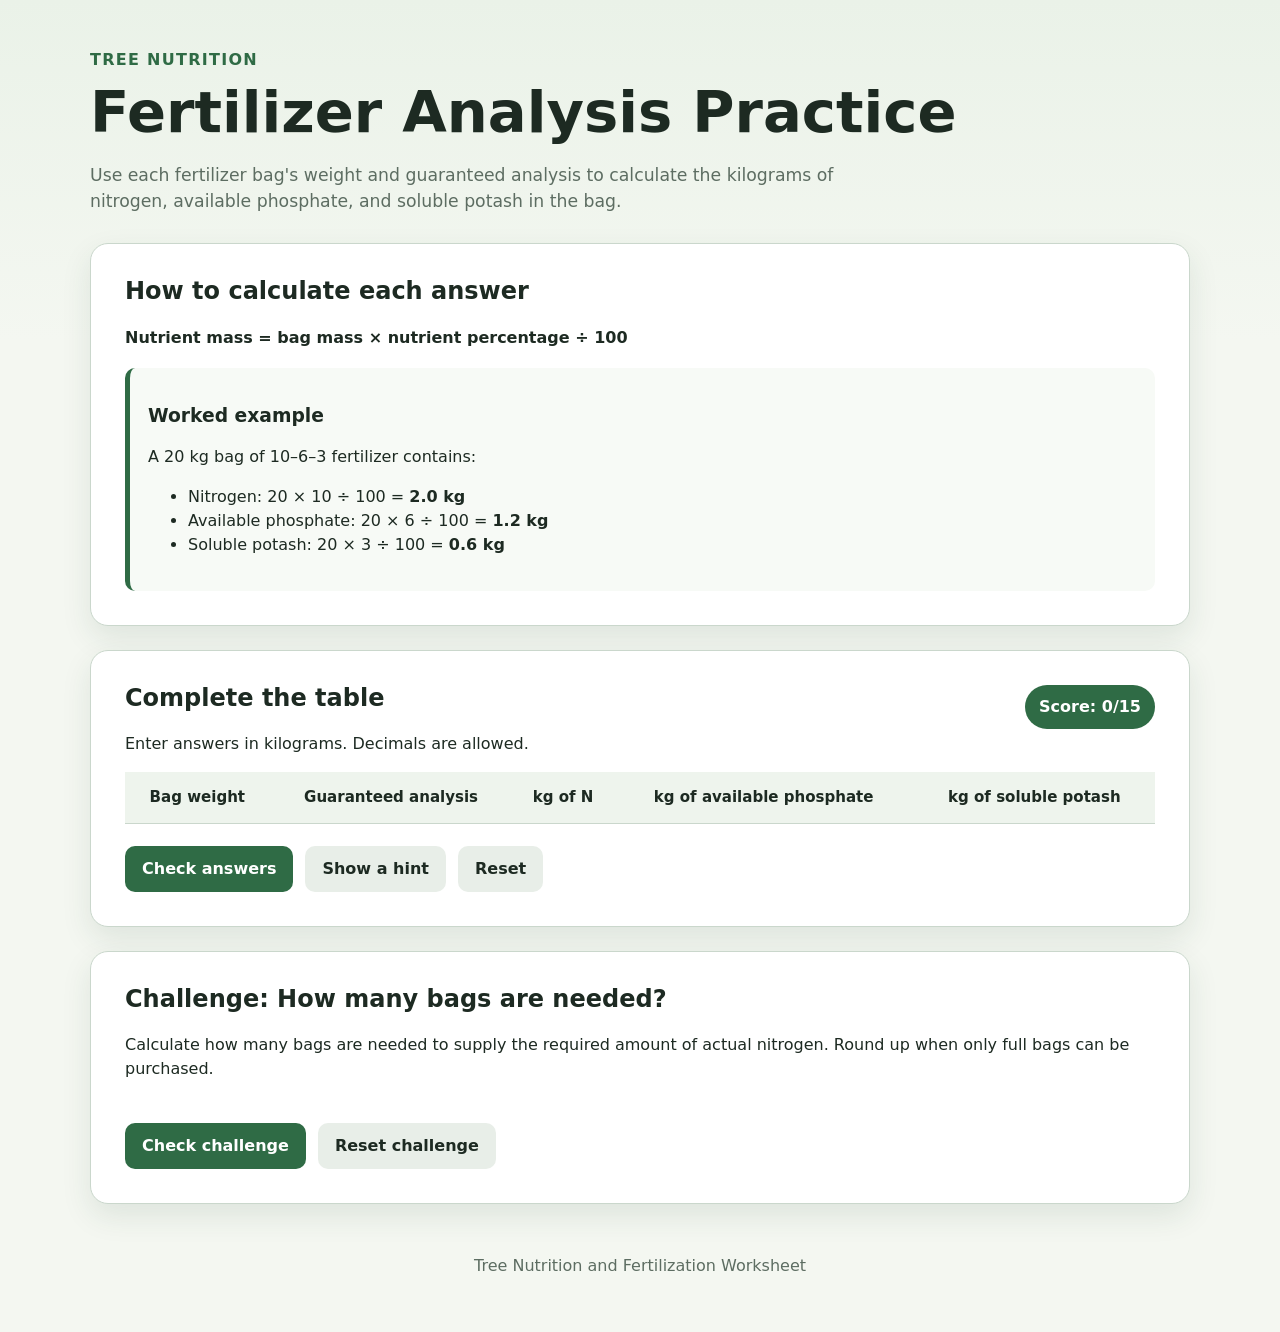
==== index.html @ e35059e0 "Add files via upload" ====
<!DOCTYPE html>
<html lang="en">
<head>
  <meta charset="UTF-8">
  <meta name="viewport" content="width=device-width, initial-scale=1.0">
  <meta name="description" content="Interactive tree nutrition and fertilization worksheet">
  <title>Tree Nutrition and Fertilization Practice</title>
  <link rel="stylesheet" href="styles.css">
</head>
<body>
  <main class="page-shell">
    <header class="hero">
      <p class="eyebrow">Tree Nutrition</p>
      <h1>Fertilizer Analysis Practice</h1>
      <p class="intro">
        Use each fertilizer bag's weight and guaranteed analysis to calculate the kilograms of nitrogen,
        available phosphate, and soluble potash in the bag.
      </p>
    </header>

    <section class="card instructions" aria-labelledby="instructions-heading">
      <h2 id="instructions-heading">How to calculate each answer</h2>
      <p><strong>Nutrient mass = bag mass × nutrient percentage ÷ 100</strong></p>
      <div class="example">
        <h3>Worked example</h3>
        <p>A 20 kg bag of 10–6–3 fertilizer contains:</p>
        <ul>
          <li>Nitrogen: 20 × 10 ÷ 100 = <strong>2.0 kg</strong></li>
          <li>Available phosphate: 20 × 6 ÷ 100 = <strong>1.2 kg</strong></li>
          <li>Soluble potash: 20 × 3 ÷ 100 = <strong>0.6 kg</strong></li>
        </ul>
      </div>
    </section>

    <section class="card" aria-labelledby="practice-heading">
      <div class="section-heading">
        <div>
          <h2 id="practice-heading">Complete the table</h2>
          <p>Enter answers in kilograms. Decimals are allowed.</p>
        </div>
        <div class="score" aria-live="polite">
          Score: <span id="scoreValue">0</span>/<span id="scoreTotal">15</span>
        </div>
      </div>

      <div class="table-wrap">
        <table>
          <thead>
            <tr>
              <th scope="col">Bag weight</th>
              <th scope="col">Guaranteed analysis</th>
              <th scope="col">kg of N</th>
              <th scope="col">kg of available phosphate</th>
              <th scope="col">kg of soluble potash</th>
            </tr>
          </thead>
          <tbody id="practiceRows"></tbody>
        </table>
      </div>

      <div class="actions">
        <button id="checkButton" class="primary" type="button">Check answers</button>
        <button id="hintButton" class="secondary" type="button">Show a hint</button>
        <button id="resetButton" class="secondary" type="button">Reset</button>
      </div>

      <div id="feedback" class="feedback" aria-live="polite"></div>
      <div id="hint" class="hint" hidden></div>
    </section>

    <section class="card" aria-labelledby="bags-heading">
      <h2 id="bags-heading">Challenge: How many bags are needed?</h2>
      <p>
        Calculate how many bags are needed to supply the required amount of actual nitrogen.
        Round up when only full bags can be purchased.
      </p>
      <div id="bagQuestions" class="question-list"></div>
      <div class="actions">
        <button id="checkBagsButton" class="primary" type="button">Check challenge</button>
        <button id="resetBagsButton" class="secondary" type="button">Reset challenge</button>
      </div>
      <div id="bagFeedback" class="feedback" aria-live="polite"></div>
    </section>

    <footer>
      <p>Tree Nutrition and Fertilization Worksheet</p>
    </footer>
  </main>

  <script src="script.js"></script>
</body>
</html>
---- styles.css ----
:root {
  --bg: #f4f7f1;
  --surface: #ffffff;
  --ink: #1d2a22;
  --muted: #5d6d62;
  --accent: #2f6b45;
  --accent-dark: #214d32;
  --border: #cad7cc;
  --good: #176b36;
  --good-bg: #e9f7ed;
  --bad: #9a2f2f;
  --bad-bg: #fff0f0;
  --focus: #f3b61f;
  --shadow: 0 12px 30px rgba(34, 70, 48, 0.1);
}

* { box-sizing: border-box; }

body {
  margin: 0;
  font-family: system-ui, -apple-system, BlinkMacSystemFont, "Segoe UI", sans-serif;
  color: var(--ink);
  background: linear-gradient(180deg, #eaf2e8 0, var(--bg) 340px);
  line-height: 1.5;
}

button, input { font: inherit; }

.page-shell {
  width: min(1100px, calc(100% - 32px));
  margin: 0 auto;
  padding: 48px 0 28px;
}

.hero { margin-bottom: 28px; }
.eyebrow {
  margin: 0 0 8px;
  color: var(--accent);
  font-weight: 800;
  letter-spacing: 0.08em;
  text-transform: uppercase;
}

h1, h2, h3 { line-height: 1.15; }
h1 { margin: 0; font-size: clamp(2rem, 5vw, 3.6rem); }
h2 { margin-top: 0; }
.intro { max-width: 760px; color: var(--muted); font-size: 1.08rem; }

.card {
  background: var(--surface);
  border: 1px solid var(--border);
  border-radius: 18px;
  box-shadow: var(--shadow);
  padding: clamp(20px, 4vw, 34px);
  margin-bottom: 24px;
}

.example {
  margin-top: 18px;
  padding: 18px;
  border-left: 5px solid var(--accent);
  background: #f7faf6;
  border-radius: 10px;
}

.section-heading {
  display: flex;
  gap: 20px;
  align-items: flex-start;
  justify-content: space-between;
}

.score {
  white-space: nowrap;
  background: var(--accent);
  color: white;
  padding: 10px 14px;
  border-radius: 999px;
  font-weight: 800;
}

.table-wrap { overflow-x: auto; }

table {
  width: 100%;
  border-collapse: collapse;
  min-width: 780px;
}

th, td {
  border-bottom: 1px solid var(--border);
  padding: 14px 10px;
  text-align: center;
  vertical-align: middle;
}

th { background: #eef4ed; font-size: 0.94rem; }
tbody tr:last-child td { border-bottom: 0; }

.answer-input,
.bag-answer {
  width: 100%;
  min-width: 92px;
  padding: 10px 11px;
  border: 2px solid var(--border);
  border-radius: 9px;
  text-align: center;
  background: white;
}

.answer-input:focus,
.bag-answer:focus {
  outline: 3px solid color-mix(in srgb, var(--focus) 45%, transparent);
  border-color: var(--accent);
}

.correct { border-color: var(--good); background: var(--good-bg); }
.incorrect { border-color: var(--bad); background: var(--bad-bg); }

.actions {
  display: flex;
  flex-wrap: wrap;
  gap: 12px;
  margin-top: 22px;
}

button {
  border: 0;
  border-radius: 10px;
  padding: 11px 17px;
  cursor: pointer;
  font-weight: 750;
}

button:focus-visible { outline: 3px solid var(--focus); outline-offset: 2px; }
.primary { background: var(--accent); color: white; }
.primary:hover { background: var(--accent-dark); }
.secondary { background: #e8eee8; color: var(--ink); }
.secondary:hover { background: #dbe6dc; }

.feedback, .hint {
  margin-top: 18px;
  padding: 14px 16px;
  border-radius: 10px;
}
.feedback:empty { display: none; }
.feedback.good { color: var(--good); background: var(--good-bg); }
.feedback.needs-work { color: var(--bad); background: var(--bad-bg); }
.hint { background: #fff8df; border: 1px solid #ead796; }

.question-list { display: grid; gap: 16px; margin-top: 20px; }
.question {
  padding: 18px;
  border: 1px solid var(--border);
  border-radius: 12px;
  background: #fbfcfa;
}
.question label { display: block; font-weight: 700; margin-bottom: 10px; }
.question .input-row { display: flex; align-items: center; gap: 10px; max-width: 260px; }

footer { color: var(--muted); text-align: center; padding: 10px; }

@media (max-width: 650px) {
  .page-shell { width: min(100% - 20px, 1100px); padding-top: 28px; }
  .section-heading { display: block; }
  .score { display: inline-block; margin-bottom: 14px; }
  .actions button { flex: 1 1 160px; }
}

.sr-only {
  position: absolute;
  width: 1px;
  height: 1px;
  padding: 0;
  margin: -1px;
  overflow: hidden;
  clip: rect(0, 0, 0, 0);
  white-space: nowrap;
  border: 0;
}
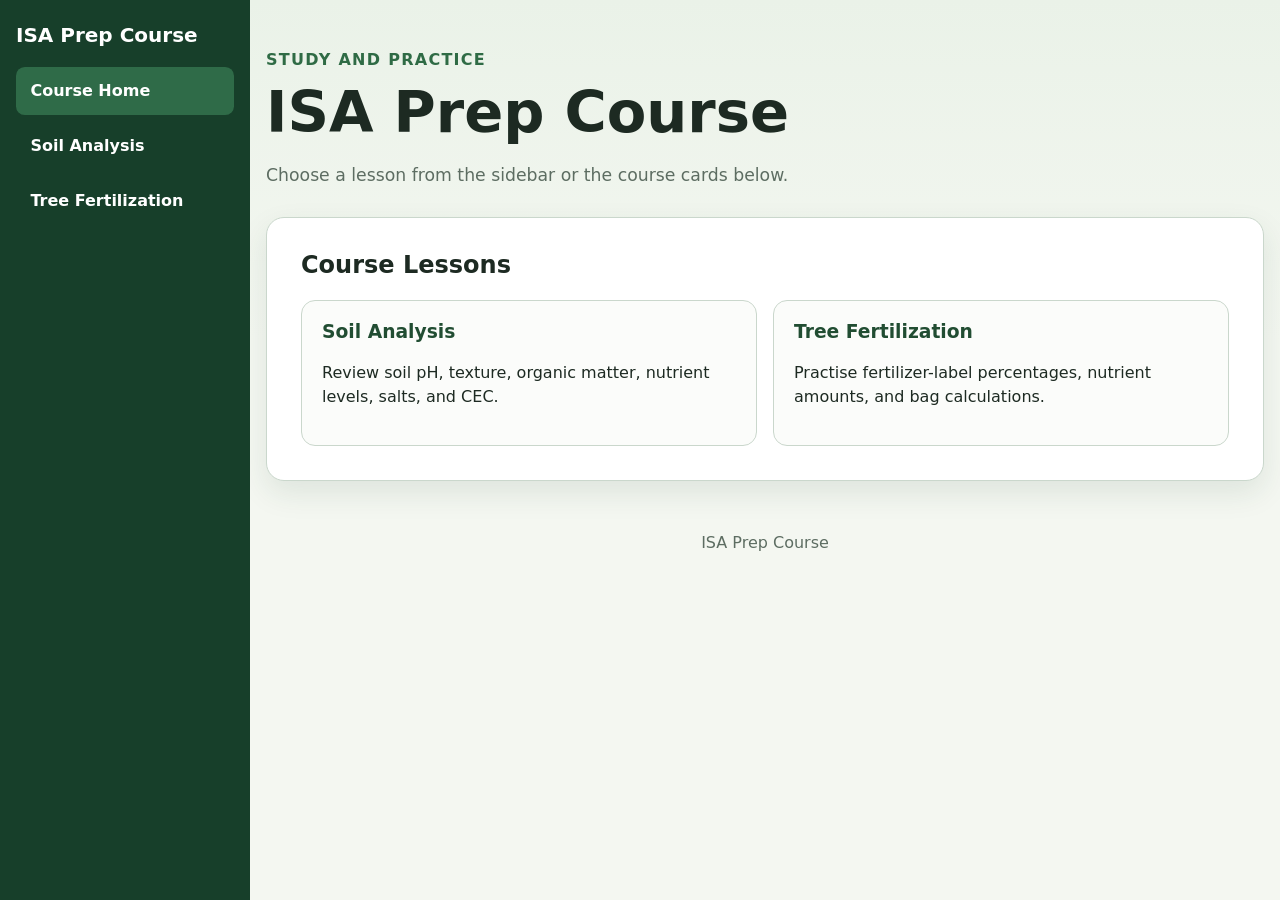
==== commit 1522a044: "Restore Tree Fertilization links in index.html" ====
--- a/index.html
+++ b/index.html
@@ -3,90 +3,42 @@
 <head>
   <meta charset="UTF-8">
   <meta name="viewport" content="width=device-width, initial-scale=1.0">
-  <meta name="description" content="Interactive tree nutrition and fertilization worksheet">
-  <title>Tree Nutrition and Fertilization Practice</title>
+  <meta name="description" content="Interactive ISA arborist exam preparation course activities">
+  <title>ISA Prep Course</title>
   <link rel="stylesheet" href="styles.css">
 </head>
 <body>
-  <main class="page-shell">
-    <header class="hero">
-      <p class="eyebrow">Tree Nutrition</p>
-      <h1>Fertilizer Analysis Practice</h1>
-      <p class="intro">
-        Use each fertilizer bag's weight and guaranteed analysis to calculate the kilograms of nitrogen,
-        available phosphate, and soluble potash in the bag.
-      </p>
-    </header>
+  <nav class="sidebar" aria-label="Course navigation">
+    <h2>ISA Prep Course</h2>
+    <a href="./" aria-current="page">Course Home</a>
+    <a href="soil-analysis/">Soil Analysis</a>
+    <a href="tree-fertilization/">Tree Fertilization</a>
+  </nav>
 
-    <section class="card instructions" aria-labelledby="instructions-heading">
-      <h2 id="instructions-heading">How to calculate each answer</h2>
-      <p><strong>Nutrient mass = bag mass × nutrient percentage ÷ 100</strong></p>
-      <div class="example">
-        <h3>Worked example</h3>
-        <p>A 20 kg bag of 10–6–3 fertilizer contains:</p>
-        <ul>
-          <li>Nitrogen: 20 × 10 ÷ 100 = <strong>2.0 kg</strong></li>
-          <li>Available phosphate: 20 × 6 ÷ 100 = <strong>1.2 kg</strong></li>
-          <li>Soluble potash: 20 × 3 ÷ 100 = <strong>0.6 kg</strong></li>
-        </ul>
-      </div>
-    </section>
+  <div class="page-content">
+    <main class="page-shell">
+      <header class="hero">
+        <p class="eyebrow">Study and Practice</p>
+        <h1>ISA Prep Course</h1>
+        <p class="intro">Choose a lesson from the sidebar or the course cards below.</p>
+      </header>
 
-    <section class="card" aria-labelledby="practice-heading">
-      <div class="section-heading">
-        <div>
-          <h2 id="practice-heading">Complete the table</h2>
-          <p>Enter answers in kilograms. Decimals are allowed.</p>
+      <section class="card" aria-labelledby="lessons-heading">
+        <h2 id="lessons-heading">Course Lessons</h2>
+        <div class="card-grid">
+          <a class="course-link" href="soil-analysis/">
+            <h3>Soil Analysis</h3>
+            <p>Review soil pH, texture, organic matter, nutrient levels, salts, and CEC.</p>
+          </a>
+          <a class="course-link" href="tree-fertilization/">
+            <h3>Tree Fertilization</h3>
+            <p>Practise fertilizer-label percentages, nutrient amounts, and bag calculations.</p>
+          </a>
         </div>
-        <div class="score" aria-live="polite">
-          Score: <span id="scoreValue">0</span>/<span id="scoreTotal">15</span>
-        </div>
-      </div>
+      </section>
 
-      <div class="table-wrap">
-        <table>
-          <thead>
-            <tr>
-              <th scope="col">Bag weight</th>
-              <th scope="col">Guaranteed analysis</th>
-              <th scope="col">kg of N</th>
-              <th scope="col">kg of available phosphate</th>
-              <th scope="col">kg of soluble potash</th>
-            </tr>
-          </thead>
-          <tbody id="practiceRows"></tbody>
-        </table>
-      </div>
-
-      <div class="actions">
-        <button id="checkButton" class="primary" type="button">Check answers</button>
-        <button id="hintButton" class="secondary" type="button">Show a hint</button>
-        <button id="resetButton" class="secondary" type="button">Reset</button>
-      </div>
-
-      <div id="feedback" class="feedback" aria-live="polite"></div>
-      <div id="hint" class="hint" hidden></div>
-    </section>
-
-    <section class="card" aria-labelledby="bags-heading">
-      <h2 id="bags-heading">Challenge: How many bags are needed?</h2>
-      <p>
-        Calculate how many bags are needed to supply the required amount of actual nitrogen.
-        Round up when only full bags can be purchased.
-      </p>
-      <div id="bagQuestions" class="question-list"></div>
-      <div class="actions">
-        <button id="checkBagsButton" class="primary" type="button">Check challenge</button>
-        <button id="resetBagsButton" class="secondary" type="button">Reset challenge</button>
-      </div>
-      <div id="bagFeedback" class="feedback" aria-live="polite"></div>
-    </section>
-
-    <footer>
-      <p>Tree Nutrition and Fertilization Worksheet</p>
-    </footer>
-  </main>
-
-  <script src="script.js"></script>
+      <footer><p>ISA Prep Course</p></footer>
+    </main>
+  </div>
 </body>
 </html>
--- a/styles.css
+++ b/styles.css
@@ -5,6 +5,7 @@
   --muted: #5d6d62;
   --accent: #2f6b45;
   --accent-dark: #214d32;
+  --sidebar: #173f2a;
   --border: #cad7cc;
   --good: #176b36;
   --good-bg: #e9f7ed;
@@ -15,7 +16,7 @@
 }
 
 * { box-sizing: border-box; }
-
+html { scroll-behavior: smooth; }
 body {
   margin: 0;
   font-family: system-ui, -apple-system, BlinkMacSystemFont, "Segoe UI", sans-serif;
@@ -23,24 +24,48 @@
   background: linear-gradient(180deg, #eaf2e8 0, var(--bg) 340px);
   line-height: 1.5;
 }
+button, input { font: inherit; }
+a { color: var(--accent-dark); }
 
-button, input { font: inherit; }
+.sidebar {
+  position: fixed;
+  inset: 0 auto 0 0;
+  width: 250px;
+  padding: 1.5rem 1rem;
+  background: var(--sidebar);
+  color: #fff;
+  overflow-y: auto;
+  z-index: 10;
+}
+.sidebar h2 { margin: 0 0 1.25rem; font-size: 1.25rem; }
+.sidebar a {
+  display: block;
+  margin-bottom: .45rem;
+  padding: .75rem .9rem;
+  border-radius: .55rem;
+  color: #fff;
+  text-decoration: none;
+  font-weight: 650;
+}
+.sidebar a:hover, .sidebar a:focus-visible, .sidebar a[aria-current="page"] {
+  background: #2f6b48;
+}
+.sidebar a:focus-visible { outline: 3px solid var(--focus); outline-offset: 2px; }
 
+.page-content { margin-left: 250px; min-height: 100vh; }
 .page-shell {
   width: min(1100px, calc(100% - 32px));
   margin: 0 auto;
   padding: 48px 0 28px;
 }
-
 .hero { margin-bottom: 28px; }
 .eyebrow {
   margin: 0 0 8px;
   color: var(--accent);
   font-weight: 800;
-  letter-spacing: 0.08em;
+  letter-spacing: .08em;
   text-transform: uppercase;
 }
-
 h1, h2, h3 { line-height: 1.15; }
 h1 { margin: 0; font-size: clamp(2rem, 5vw, 3.6rem); }
 h2 { margin-top: 0; }
@@ -54,6 +79,25 @@
   padding: clamp(20px, 4vw, 34px);
   margin-bottom: 24px;
 }
+.card-grid, .topic-grid {
+  display: grid;
+  grid-template-columns: repeat(auto-fit, minmax(220px, 1fr));
+  gap: 1rem;
+}
+.course-link {
+  display: block;
+  height: 100%;
+  padding: 1.25rem;
+  border: 1px solid var(--border);
+  border-radius: 14px;
+  background: #fbfcfa;
+  color: var(--ink);
+  text-decoration: none;
+}
+.course-link:hover, .course-link:focus-visible { border-color: var(--accent); box-shadow: var(--shadow); }
+.course-link h3 { margin-top: 0; color: var(--accent-dark); }
+.topic-card { padding: 1.15rem; border: 1px solid var(--border); border-radius: 12px; background: #fbfcfa; }
+.topic-card h3 { margin-top: 0; }
 
 .example {
   margin-top: 18px;
@@ -62,119 +106,71 @@
   background: #f7faf6;
   border-radius: 10px;
 }
+.section-heading { display: flex; gap: 20px; align-items: flex-start; justify-content: space-between; }
+.score { white-space: nowrap; background: var(--accent); color: #fff; padding: 10px 14px; border-radius: 999px; font-weight: 800; }
+.table-wrap { overflow-x: auto; }
+table { width: 100%; border-collapse: collapse; min-width: 720px; }
+th, td { border-bottom: 1px solid var(--border); padding: 14px 10px; text-align: center; vertical-align: middle; }
+th { background: #eef4ed; font-size: .94rem; }
+tbody tr:last-child td { border-bottom: 0; }
+.soil-table td:first-child, .soil-table th:first-child { text-align: left; }
 
-.section-heading {
-  display: flex;
-  gap: 20px;
-  align-items: flex-start;
-  justify-content: space-between;
-}
-
-.score {
-  white-space: nowrap;
-  background: var(--accent);
-  color: white;
-  padding: 10px 14px;
-  border-radius: 999px;
-  font-weight: 800;
-}
-
-.table-wrap { overflow-x: auto; }
-
-table {
-  width: 100%;
-  border-collapse: collapse;
-  min-width: 780px;
-}
-
-th, td {
-  border-bottom: 1px solid var(--border);
-  padding: 14px 10px;
-  text-align: center;
-  vertical-align: middle;
-}
-
-th { background: #eef4ed; font-size: 0.94rem; }
-tbody tr:last-child td { border-bottom: 0; }
-
-.answer-input,
-.bag-answer {
+.answer-input, .bag-answer {
   width: 100%;
   min-width: 92px;
   padding: 10px 11px;
   border: 2px solid var(--border);
   border-radius: 9px;
   text-align: center;
-  background: white;
+  background: #fff;
 }
-
-.answer-input:focus,
-.bag-answer:focus {
-  outline: 3px solid color-mix(in srgb, var(--focus) 45%, transparent);
-  border-color: var(--accent);
-}
-
+.answer-input:focus, .bag-answer:focus { outline: 3px solid rgba(243, 182, 31, .45); border-color: var(--accent); }
 .correct { border-color: var(--good); background: var(--good-bg); }
 .incorrect { border-color: var(--bad); background: var(--bad-bg); }
-
-.actions {
-  display: flex;
-  flex-wrap: wrap;
-  gap: 12px;
-  margin-top: 22px;
-}
-
-button {
-  border: 0;
-  border-radius: 10px;
-  padding: 11px 17px;
-  cursor: pointer;
-  font-weight: 750;
-}
-
+.actions { display: flex; flex-wrap: wrap; gap: 12px; margin-top: 22px; }
+button { border: 0; border-radius: 10px; padding: 11px 17px; cursor: pointer; font-weight: 750; }
 button:focus-visible { outline: 3px solid var(--focus); outline-offset: 2px; }
-.primary { background: var(--accent); color: white; }
+.primary { background: var(--accent); color: #fff; }
 .primary:hover { background: var(--accent-dark); }
 .secondary { background: #e8eee8; color: var(--ink); }
 .secondary:hover { background: #dbe6dc; }
-
-.feedback, .hint {
-  margin-top: 18px;
-  padding: 14px 16px;
-  border-radius: 10px;
-}
+.feedback, .hint { margin-top: 18px; padding: 14px 16px; border-radius: 10px; }
 .feedback:empty { display: none; }
 .feedback.good { color: var(--good); background: var(--good-bg); }
 .feedback.needs-work { color: var(--bad); background: var(--bad-bg); }
 .hint { background: #fff8df; border: 1px solid #ead796; }
-
+.label-quiz { display: flex; flex-wrap: wrap; align-items: flex-start; gap: 28px; margin-top: 18px; }
+.bag-svg-wrap { flex: 0 0 200px; max-width: 200px; }
+.bag-svg-wrap svg, .bag-svg-wrap img { width: 100%; height: auto; display: block; }
+.label-questions { flex: 1 1 240px; display: grid; gap: 16px; align-content: start; }
+.label-questions .question { padding: 0; border: 0; background: none; }
+.label-questions label { display: block; font-weight: 700; margin-bottom: 8px; }
+.label-questions .input-row { display: flex; align-items: center; gap: 8px; max-width: 220px; }
+.label-questions .input-row .answer-input { max-width: 120px; }
+.label-questions .input-row span { color: var(--muted); font-weight: 700; }
+.unit-toggle { display: flex; align-items: center; gap: 8px; white-space: nowrap; }
+.unit-toggle-label { font-size: .85rem; font-weight: 700; color: var(--muted); }
+.unit-toggle-label.active { color: var(--accent-dark); }
+.switch { position: relative; width: 44px; height: 24px; border-radius: 999px; background: var(--border); border: 0; cursor: pointer; padding: 0; flex: 0 0 auto; }
+.switch::after { content: ""; position: absolute; top: 2px; left: 2px; width: 20px; height: 20px; border-radius: 50%; background: #fff; box-shadow: 0 1px 2px rgba(0, 0, 0, .25); transition: transform .15s ease; }
+.switch[aria-checked="true"] { background: var(--accent); }
+.switch[aria-checked="true"]::after { transform: translateX(20px); }
+.switch:focus-visible { outline: 3px solid var(--focus); outline-offset: 2px; }
 .question-list { display: grid; gap: 16px; margin-top: 20px; }
-.question {
-  padding: 18px;
-  border: 1px solid var(--border);
-  border-radius: 12px;
-  background: #fbfcfa;
-}
+.question { padding: 18px; border: 1px solid var(--border); border-radius: 12px; background: #fbfcfa; }
 .question label { display: block; font-weight: 700; margin-bottom: 10px; }
 .question .input-row { display: flex; align-items: center; gap: 10px; max-width: 260px; }
+footer { color: var(--muted); text-align: center; padding: 10px; }
+.sr-only { position: absolute; width: 1px; height: 1px; padding: 0; margin: -1px; overflow: hidden; clip: rect(0,0,0,0); white-space: nowrap; border: 0; }
 
-footer { color: var(--muted); text-align: center; padding: 10px; }
-
+@media (max-width: 800px) {
+  .sidebar { position: static; width: 100%; }
+  .sidebar a { display: inline-block; margin: .2rem .2rem .2rem 0; }
+  .page-content { margin-left: 0; }
+}
 @media (max-width: 650px) {
   .page-shell { width: min(100% - 20px, 1100px); padding-top: 28px; }
   .section-heading { display: block; }
   .score { display: inline-block; margin-bottom: 14px; }
   .actions button { flex: 1 1 160px; }
 }
-
-.sr-only {
-  position: absolute;
-  width: 1px;
-  height: 1px;
-  padding: 0;
-  margin: -1px;
-  overflow: hidden;
-  clip: rect(0, 0, 0, 0);
-  white-space: nowrap;
-  border: 0;
-}
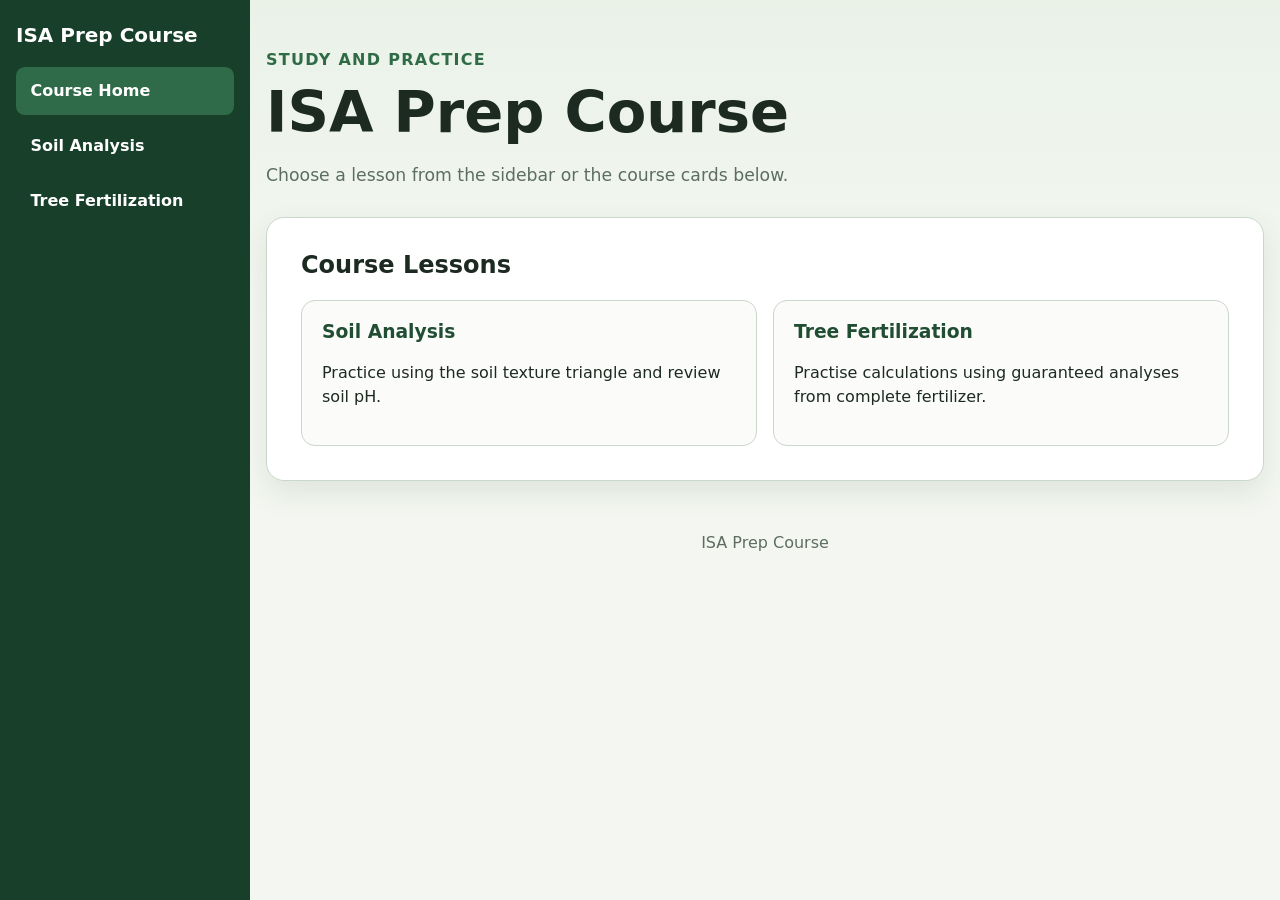
==== commit a6a4e78b: "Update index.html" ====
--- a/index.html
+++ b/index.html
@@ -28,11 +28,11 @@
         <div class="card-grid">
           <a class="course-link" href="soil-analysis/">
             <h3>Soil Analysis</h3>
-            <p>Review soil pH, texture, organic matter, nutrient levels, salts, and CEC.</p>
+            <p>Practice using the soil texture triangle and review soil pH.</p>
           </a>
           <a class="course-link" href="tree-fertilization/">
             <h3>Tree Fertilization</h3>
-            <p>Practise fertilizer-label percentages, nutrient amounts, and bag calculations.</p>
+            <p>Practise calculations using guaranteed analyses from complete fertilizer.</p>
           </a>
         </div>
       </section>
--- a/styles.css
+++ b/styles.css
@@ -66,10 +66,38 @@
   letter-spacing: .08em;
   text-transform: uppercase;
 }
+.formula {
+  text-align: center;
+}
 h1, h2, h3 { line-height: 1.15; }
 h1 { margin: 0; font-size: clamp(2rem, 5vw, 3.6rem); }
 h2 { margin-top: 0; }
-.intro { max-width: 760px; color: var(--muted); font-size: 1.08rem; }
+.instructions details summary {
+  list-style: none;
+  cursor: pointer;
+  font-size: 1.5rem;
+  font-weight: 700;
+  color: var(--ink);
+  padding-right: 28px;
+  position: relative;
+}
+.instructions details summary::-webkit-details-marker { display: none; }
+.instructions details summary::after {
+  content: "";
+  position: absolute;
+  right: 4px;
+  top: 50%;
+  width: 10px;
+  height: 10px;
+  border-right: 2px solid var(--accent);
+  border-bottom: 2px solid var(--accent);
+  transform: translateY(-70%) rotate(45deg);
+  transition: transform .15s ease;
+}
+.instructions details[open] summary::after { transform: translateY(-30%) rotate(-135deg); }
+.instructions details summary:focus-visible { outline: 3px solid var(--focus); outline-offset: 4px; }
+.instructions details > *:not(summary):first-of-type { margin-top: 18px; }
+.intro { color: var(--muted); font-size: 1.08rem; }
 
 .card {
   background: var(--surface);
@@ -115,6 +143,9 @@
 tbody tr:last-child td { border-bottom: 0; }
 .soil-table td:first-child, .soil-table th:first-child { text-align: left; }
 
+.triangle-figure { margin: 20px 0; text-align: center; }
+.triangle-figure img { max-width: 100%; height: auto; border: 1px solid var(--border); border-radius: 12px; }
+.triangle-figure figcaption { margin-top: 8px; font-size: .85rem; color: var(--muted); }
 .answer-input, .bag-answer {
   width: 100%;
   min-width: 92px;
@@ -138,7 +169,8 @@
 .feedback:empty { display: none; }
 .feedback.good { color: var(--good); background: var(--good-bg); }
 .feedback.needs-work { color: var(--bad); background: var(--bad-bg); }
-.hint { background: #fff8df; border: 1px solid #ead796; }
+.hint { background: #fff8df; border: 1px solid #ead796; white-space: pre-line; }
+#practiceUnitHint { white-space: pre-line; }
 .label-quiz { display: flex; flex-wrap: wrap; align-items: flex-start; gap: 28px; margin-top: 18px; }
 .bag-svg-wrap { flex: 0 0 200px; max-width: 200px; }
 .bag-svg-wrap svg, .bag-svg-wrap img { width: 100%; height: auto; display: block; }
